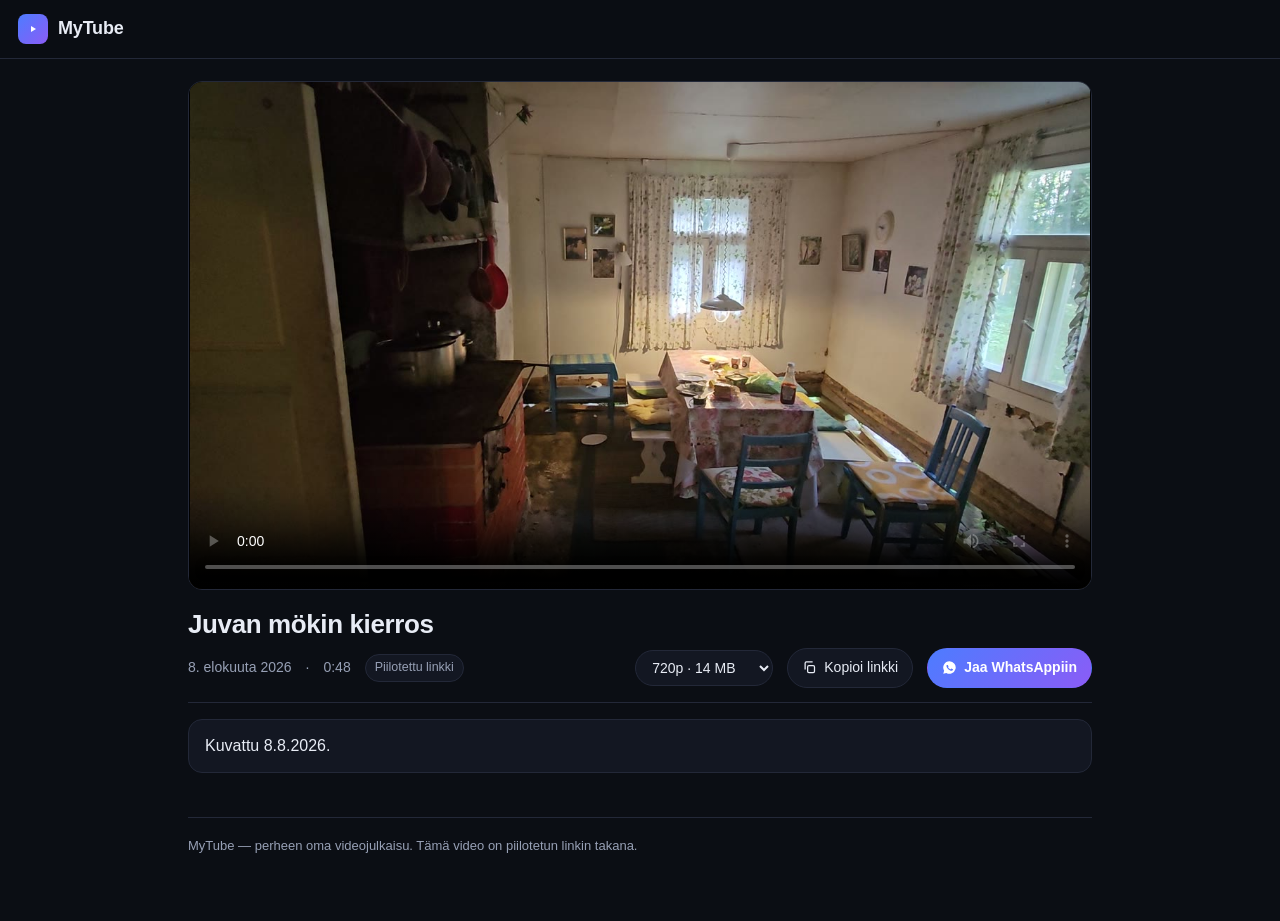
==== v/7qqkqn/index.html @ 0c17c583 "Julkaise video 7qqkqn: Juvan mökin kierros" ====
<!doctype html>
<html lang="fi">
<head>
<meta charset="utf-8">
<meta name="viewport" content="width=device-width, initial-scale=1, viewport-fit=cover">
<title>Juvan mökin kierros — MyTube</title>
<meta name="description" content="Kuvattu 8.8.2026.">
<meta name="robots" content="noindex, nofollow">
<link rel="canonical" href="https://longshoreforrest.github.io/mytube/v/7qqkqn/">
<meta name="theme-color" content="#0b0e14">
<meta property="og:type" content="video.other">
<meta property="og:site_name" content="MyTube">
<meta property="og:title" content="Juvan mökin kierros">
<meta property="og:description" content="Kuvattu 8.8.2026.">
<meta property="og:url" content="https://longshoreforrest.github.io/mytube/v/7qqkqn/">
<meta property="og:image" content="https://longshoreforrest.github.io/mytube/t/7qqkqn.jpg">
<meta property="og:image:width" content="1280">
<meta property="og:image:height" content="720">
<meta property="og:video" content="https://github.com/longshoreforrest/mytube/releases/download/videot/7qqkqn-1080p.mp4">
<meta property="og:video:secure_url" content="https://github.com/longshoreforrest/mytube/releases/download/videot/7qqkqn-1080p.mp4">
<meta property="og:video:type" content="video/mp4">
<meta property="og:video:width" content="1920">
<meta property="og:video:height" content="1080">
<meta property="og:video:duration" content="48">
<link rel="stylesheet" href="https://longshoreforrest.github.io/mytube/style.css">
</head>
<body>
<header class="top">
  <a class="name" href="https://longshoreforrest.github.io/mytube/" style="display:flex;align-items:center;gap:10px"><span class="mark"><svg viewBox="0 0 24 24" fill="none" aria-hidden="true">
<path d="M9 7.5v9l7.5-4.5L9 7.5Z" fill="#fff"/></svg></span>MyTube</a>
</header>
<meta name="twitter:card" content="player">
<div class="wrap watch">
  <div class="player">
    <video id="v" controls playsinline preload="metadata"
           poster="https://longshoreforrest.github.io/mytube/t/7qqkqn.jpg" controlsList="nodownload"></video>
  </div>
  <h1>Juvan mökin kierros</h1>
  <div class="meta">
    <span>8. elokuuta 2026</span>
    <span>·</span>
    <span>0:48</span>
    <span class="badge" title="Ei etusivulla eikä hakukoneissa — vain linkin tietävät">Piilotettu linkki</span>
    <span class="spacer"></span>
    <select class="qual" id="qual" aria-label="Laatu"><option value="1080p">1080p · 35 MB</option><option value="720p">720p · 14 MB</option></select>
    <button class="btn" id="copy" type="button"><svg viewBox="0 0 24 24" fill="none" stroke="currentColor" stroke-width="2"><rect x="9" y="9" width="11" height="11" rx="2"/><path d="M5 15V5a2 2 0 0 1 2-2h10"/></svg>Kopioi linkki</button>
    <button class="btn primary" id="wa" type="button"><svg viewBox="0 0 24 24" fill="currentColor"><path d="M12 2a10 10 0 0 0-8.6 15.1L2 22l5-1.3A10 10 0 1 0 12 2Zm5.3 14.1c-.2.6-1.3 1.2-1.8 1.2-.5.1-1 .1-1.7-.1a12 12 0 0 1-5.8-5c-.4-.7-.9-1.6-.9-2.5s.5-1.4.7-1.6c.2-.2.4-.3.6-.3h.5c.2 0 .4 0 .6.4l.8 1.9c.1.2 0 .4-.1.5l-.4.5c-.1.2-.3.3-.1.6a9 9 0 0 0 3.7 3.2c.3.1.4.1.6-.1l.8-1c.2-.2.3-.2.6-.1l1.8.9c.3.1.4.2.5.3 0 .1 0 .6-.2 1.2Z"/></svg>Jaa WhatsAppiin</button>
  </div>
  <div class="desc">Kuvattu 8.8.2026.</div>
  <div class="toast" id="toast"></div>
<script>
window.__MYPA_SITE__ = "mytube";
window.__MYPA_ENDPOINT__ = "https://mypa.longshoreforrest.workers.dev/collect";
window.__MYPA_EXTRA__ = {"video":"7qqkqn","julkinen":false};
</script>
<script>/*!
 * MyPublicAnalytics beacon — selainpuolen snippet.
 *
 * Lähetys:
 *   - 'pageview' automaattisesti sivun latautuessa
 *   - Custom-eventit: window.mypa.send('section_view', { section: 'experience' })
 *
 * Sivukohtainen perus-extra (valinnainen, aseta ennen latausta):
 *   window.__MYPA_EXTRA__ = { assignment: '0018' };   // liitetään joka eventtiin
 *
 * HUOM: lähetettävä `path` on pathname + search — location.hash EI koskaan
 * kulje mukana. Salatut sivut (MyAssistant) pitävät purkuavaimen juuri
 * #-osassa, joten avain ei päädy analytiikkaan.
 *
 * Käyttää navigator.sendBeacon() (eloonjäänti sivu-vaihdoksen yli) ja
 * fetch keepalive:n fallbackia.
 *
 * Self-tagging (oman vierailusi erottelu):
 *   Käy kerran sivulla URL:lla ?_mypa_self=1 → localStorageen tallentuu lippu,
 *   ja kaikki tulevat eventit lähetetään {self:true}. Pois: ?_mypa_self=0.
 */
(function () {
  if (typeof window === "undefined") return;
  if (window.mypa && window.mypa.__initialized) return;

  var SITE = window.__MYPA_SITE__ || "unknown";
  var ENDPOINT = window.__MYPA_ENDPOINT__ || "";
  var AUTO_EVENT = window.__MYPA_AUTO_EVENT__ || "pageview";

  if (!ENDPOINT) return;

  // Perus-extra, joka liitetään JOKAISEEN tämän sivun eventtiin. Julkaisija
  // asettaa tämän ennen beaconin latausta, esim. MyAssistantin salattu
  // raportti: window.__MYPA_EXTRA__ = { assignment: '0018', doc: 0 }.
  // Näin sivukohtainen identiteetti kulkee mukana ilman että polkuun tai
  // otsikkoon tarvitsee laittaa mitään sisällöstä kertovaa.
  var BASE_EXTRA = null;
  try {
    var be = window.__MYPA_EXTRA__;
    if (be && typeof be === "object") BASE_EXTRA = be;
  } catch (e) {}

  // Self-marker: URL-parametri tai localStorage-lippu.
  var SELF = false;
  try {
    var sp = new URLSearchParams(window.location.search);
    if (sp.get("_mypa_self") === "1") {
      try { localStorage.setItem("mypa_self", "1"); } catch (e) {}
    } else if (sp.get("_mypa_self") === "0") {
      try { localStorage.removeItem("mypa_self"); } catch (e) {}
    }
    try { SELF = localStorage.getItem("mypa_self") === "1"; } catch (e) {}
  } catch (e) {}

  function utm() {
    try {
      var p = new URLSearchParams(window.location.search);
      return {
        source: p.get("utm_source") || null,
        medium: p.get("utm_medium") || null,
        campaign: p.get("utm_campaign") || null,
      };
    } catch (e) {
      return { source: null, medium: null, campaign: null };
    }
  }

  // Käyttäjäidentiteetti (esim. Google Sign-In) jaetusta localStoragesta.
  // Kirjoitettu muotoon { email, name, sub, idToken, t }. Worker varmentaa
  // idTokenin RS256/JWKS:llä; user-kenttä on varauloskäynti (varmentamaton).
  var IDENTITY_KEY = window.__MYPA_IDENTITY_KEY__ || "unitas:identity";
  function identity() {
    try {
      var raw = localStorage.getItem(IDENTITY_KEY);
      if (!raw) return null;
      var o = JSON.parse(raw);
      if (!o || !o.email) return null;
      return o;
    } catch (e) {
      return null;
    }
  }

  // Korkean entropian UA Client Hints (tarkka laitemalli). Vain Chromium.
  // navigator.userAgentData.getHighEntropyValues on asynkroninen, joten
  // populoimme tämän kertaalleen ja liitämme sen kaikkiin lähetettäviin
  // eventteihin. resolveHighEntropy() kutsuu callbackin joka tapauksessa —
  // myös silloin kun rajapintaa ei ole tai se hylkää — jottei pageview jää
  // lähettämättä.
  var UACH = null;
  function resolveHighEntropy(cb) {
    try {
      var uad = navigator.userAgentData;
      if (uad && typeof uad.getHighEntropyValues === "function") {
        uad
          .getHighEntropyValues([
            "model",
            "platformVersion",
            "architecture",
            "bitness",
            "uaFullVersion",
          ])
          .then(function (he) {
            UACH = {
              model: he.model || null,
              platform_version: he.platformVersion || null,
              arch: he.architecture || null,
              bitness: he.bitness || null,
              full_version: he.uaFullVersion || null,
            };
          })
          .catch(function () {})
          .then(function () { cb(); });
        return;
      }
    } catch (e) {}
    cb();
  }

  function clientContext() {
    var ctx = {};
    try {
      ctx.screen_w = window.screen && screen.width || null;
      ctx.screen_h = window.screen && screen.height || null;
      ctx.viewport_w = window.innerWidth || null;
      ctx.viewport_h = window.innerHeight || null;
      ctx.dpr = window.devicePixelRatio || null;
      ctx.language = (navigator.language || "").slice(0, 16);
      ctx.languages = Array.isArray(navigator.languages)
        ? navigator.languages.slice(0, 4).join(",")
        : null;
      ctx.color_scheme =
        (window.matchMedia && matchMedia("(prefers-color-scheme: dark)").matches)
          ? "dark" : "light";
      ctx.tz =
        (Intl && Intl.DateTimeFormat &&
         new Intl.DateTimeFormat().resolvedOptions().timeZone) || null;
      ctx.tz_offset = -new Date().getTimezoneOffset();
      var c = navigator.connection || navigator.mozConnection || navigator.webkitConnection;
      if (c) {
        ctx.net_type = c.effectiveType || null;
        ctx.net_downlink = c.downlink || null;
        ctx.net_rtt = c.rtt || null;
        ctx.net_save_data = !!c.saveData;
      }
      ctx.touch = ("ontouchstart" in window) || (navigator.maxTouchPoints > 0);
      ctx.hardware_concurrency = navigator.hardwareConcurrency || null;
      ctx.device_memory = navigator.deviceMemory || null;
    } catch (e) {}
    return ctx;
  }

  function send(event, extra) {
    try {
      // Liitä client-konteksti pageview-eventtiin (kerran per session).
      var ev = event || "pageview";
      var enriched = Object.assign({}, BASE_EXTRA || {}, extra || {});
      if (ev === "pageview" || ev === "login_pageview") {
        Object.assign(enriched, clientContext());
      }
      var id = identity();
      var body = JSON.stringify({
        site: SITE,
        path: window.location.pathname + window.location.search,
        event: ev,
        referrer: document.referrer || "",
        utm: utm(),
        extra: Object.keys(enriched).length ? enriched : null,
        ch: UACH || undefined,
        self: SELF || undefined,
        user: id ? { email: id.email, name: id.name, sub: id.sub } : undefined,
        idToken: id && id.idToken ? id.idToken : undefined,
      });
      if (
        navigator.sendBeacon &&
        navigator.sendBeacon(
          ENDPOINT,
          new Blob([body], { type: "text/plain;charset=UTF-8" }),
        )
      ) {
        return;
      }
      fetch(ENDPOINT, {
        method: "POST",
        headers: { "content-type": "text/plain;charset=UTF-8" },
        body: body,
        keepalive: true,
        mode: "cors",
        credentials: "omit",
      }).catch(function () {});
    } catch (e) {}
  }

  function autoSend() {
    // Odota korkean entropian client hintit ennen ensimmäistä lähetystä, jotta
    // laitemalli ehtii mukaan. UACH jää talteen myös custom-eventtejä varten.
    resolveHighEntropy(function () { send(AUTO_EVENT); });
  }

  if (document.readyState === "complete" || document.readyState === "interactive") {
    autoSend();
  } else {
    document.addEventListener("DOMContentLoaded", autoSend);
  }

  window.mypa = { send: send, __initialized: true, __self: SELF };
})();
</script>
<script>window.__MYTUBE__ = {"id":"7qqkqn","otsikko":"Juvan mökin kierros","kesto_s":47.72,"renditiot":[{"nimi":"1080p","leveys":1920,"url":"https://github.com/longshoreforrest/mytube/releases/download/videot/7qqkqn-1080p.mp4"},{"nimi":"720p","leveys":1280,"url":"https://github.com/longshoreforrest/mytube/releases/download/videot/7qqkqn-720p.mp4"}]};</script>
<script src="https://longshoreforrest.github.io/mytube/player.js" defer></script>

<div class="foot">MyTube — perheen oma videojulkaisu. Tämä video on piilotetun linkin takana.</div>
</div>
</body>
</html>
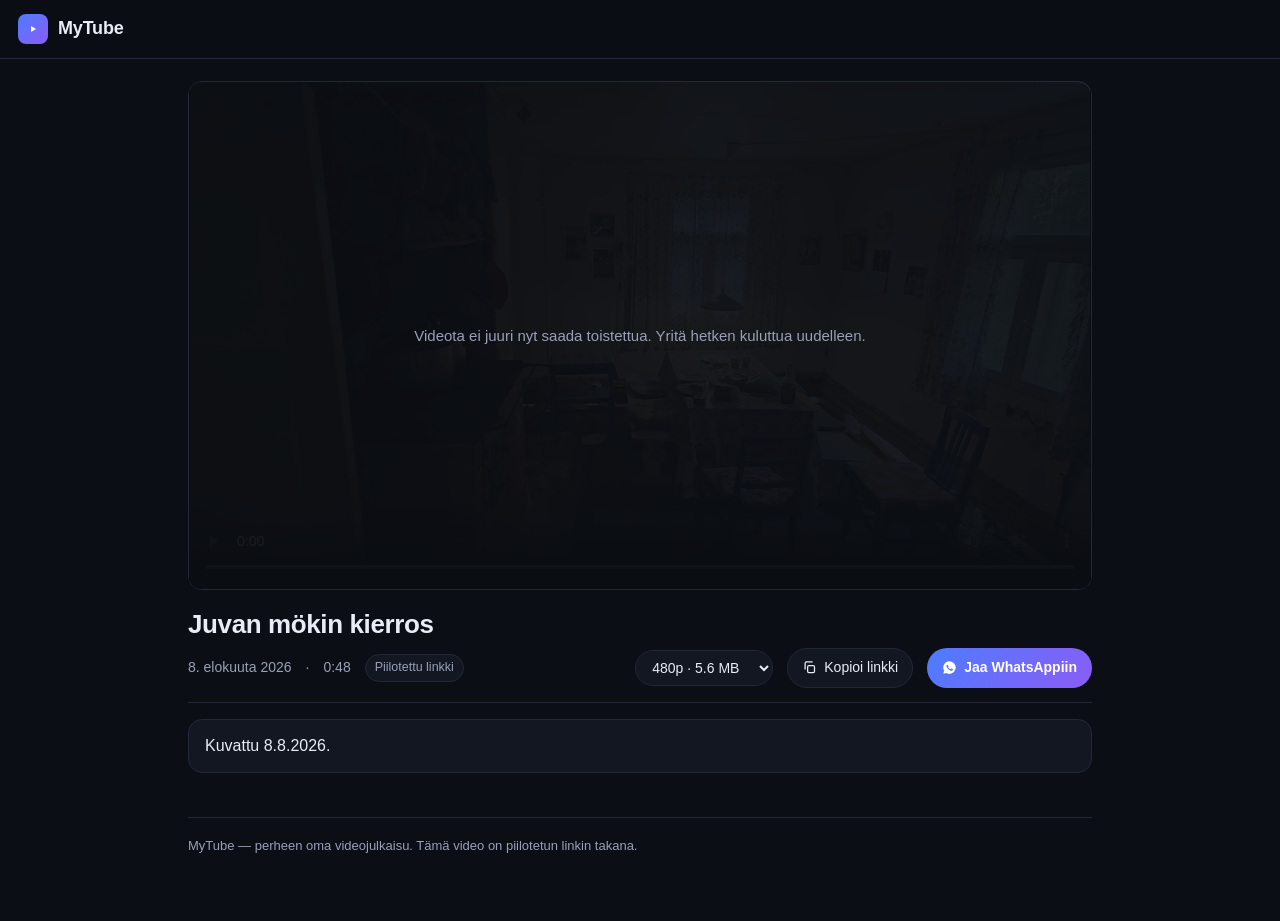
==== commit 95fd1278: "Rakenna sivusto uudelleen" ====
--- a/v/7qqkqn/index.html
+++ b/v/7qqkqn/index.html
@@ -22,6 +22,10 @@
 <meta property="og:video:width" content="1920">
 <meta property="og:video:height" content="1080">
 <meta property="og:video:duration" content="48">
+<meta name="twitter:card" content="player">
+<meta name="twitter:title" content="Juvan mökin kierros">
+<meta name="twitter:description" content="Kuvattu 8.8.2026.">
+<meta name="twitter:image" content="https://longshoreforrest.github.io/mytube/t/7qqkqn.jpg">
 <link rel="stylesheet" href="https://longshoreforrest.github.io/mytube/style.css">
 </head>
 <body>
@@ -29,7 +33,6 @@
   <a class="name" href="https://longshoreforrest.github.io/mytube/" style="display:flex;align-items:center;gap:10px"><span class="mark"><svg viewBox="0 0 24 24" fill="none" aria-hidden="true">
 <path d="M9 7.5v9l7.5-4.5L9 7.5Z" fill="#fff"/></svg></span>MyTube</a>
 </header>
-<meta name="twitter:card" content="player">
 <div class="wrap watch">
   <div class="player">
     <video id="v" controls playsinline preload="metadata"
@@ -42,7 +45,7 @@
     <span>0:48</span>
     <span class="badge" title="Ei etusivulla eikä hakukoneissa — vain linkin tietävät">Piilotettu linkki</span>
     <span class="spacer"></span>
-    <select class="qual" id="qual" aria-label="Laatu"><option value="1080p">1080p · 35 MB</option><option value="720p">720p · 14 MB</option></select>
+    <select class="qual" id="qual" aria-label="Laatu"><option value="1080p">1080p · 35 MB</option><option value="720p">720p · 14 MB</option><option value="480p">480p · 5.6 MB</option></select>
     <button class="btn" id="copy" type="button"><svg viewBox="0 0 24 24" fill="none" stroke="currentColor" stroke-width="2"><rect x="9" y="9" width="11" height="11" rx="2"/><path d="M5 15V5a2 2 0 0 1 2-2h10"/></svg>Kopioi linkki</button>
     <button class="btn primary" id="wa" type="button"><svg viewBox="0 0 24 24" fill="currentColor"><path d="M12 2a10 10 0 0 0-8.6 15.1L2 22l5-1.3A10 10 0 1 0 12 2Zm5.3 14.1c-.2.6-1.3 1.2-1.8 1.2-.5.1-1 .1-1.7-.1a12 12 0 0 1-5.8-5c-.4-.7-.9-1.6-.9-2.5s.5-1.4.7-1.6c.2-.2.4-.3.6-.3h.5c.2 0 .4 0 .6.4l.8 1.9c.1.2 0 .4-.1.5l-.4.5c-.1.2-.3.3-.1.6a9 9 0 0 0 3.7 3.2c.3.1.4.1.6-.1l.8-1c.2-.2.3-.2.6-.1l1.8.9c.3.1.4.2.5.3 0 .1 0 .6-.2 1.2Z"/></svg>Jaa WhatsAppiin</button>
   </div>
@@ -261,7 +264,7 @@
   window.mypa = { send: send, __initialized: true, __self: SELF };
 })();
 </script>
-<script>window.__MYTUBE__ = {"id":"7qqkqn","otsikko":"Juvan mökin kierros","kesto_s":47.72,"renditiot":[{"nimi":"1080p","leveys":1920,"url":"https://github.com/longshoreforrest/mytube/releases/download/videot/7qqkqn-1080p.mp4"},{"nimi":"720p","leveys":1280,"url":"https://github.com/longshoreforrest/mytube/releases/download/videot/7qqkqn-720p.mp4"}]};</script>
+<script>window.__MYTUBE__ = {"id":"7qqkqn","otsikko":"Juvan mökin kierros","kesto_s":47.72,"renditiot":[{"nimi":"1080p","leveys":1920,"url":"https://github.com/longshoreforrest/mytube/releases/download/videot/7qqkqn-1080p.mp4"},{"nimi":"720p","leveys":1280,"url":"https://github.com/longshoreforrest/mytube/releases/download/videot/7qqkqn-720p.mp4"},{"nimi":"480p","leveys":854,"url":"https://github.com/longshoreforrest/mytube/releases/download/videot/7qqkqn-480p.mp4"}]};</script>
 <script src="https://longshoreforrest.github.io/mytube/player.js" defer></script>
 
 <div class="foot">MyTube — perheen oma videojulkaisu. Tämä video on piilotetun linkin takana.</div>
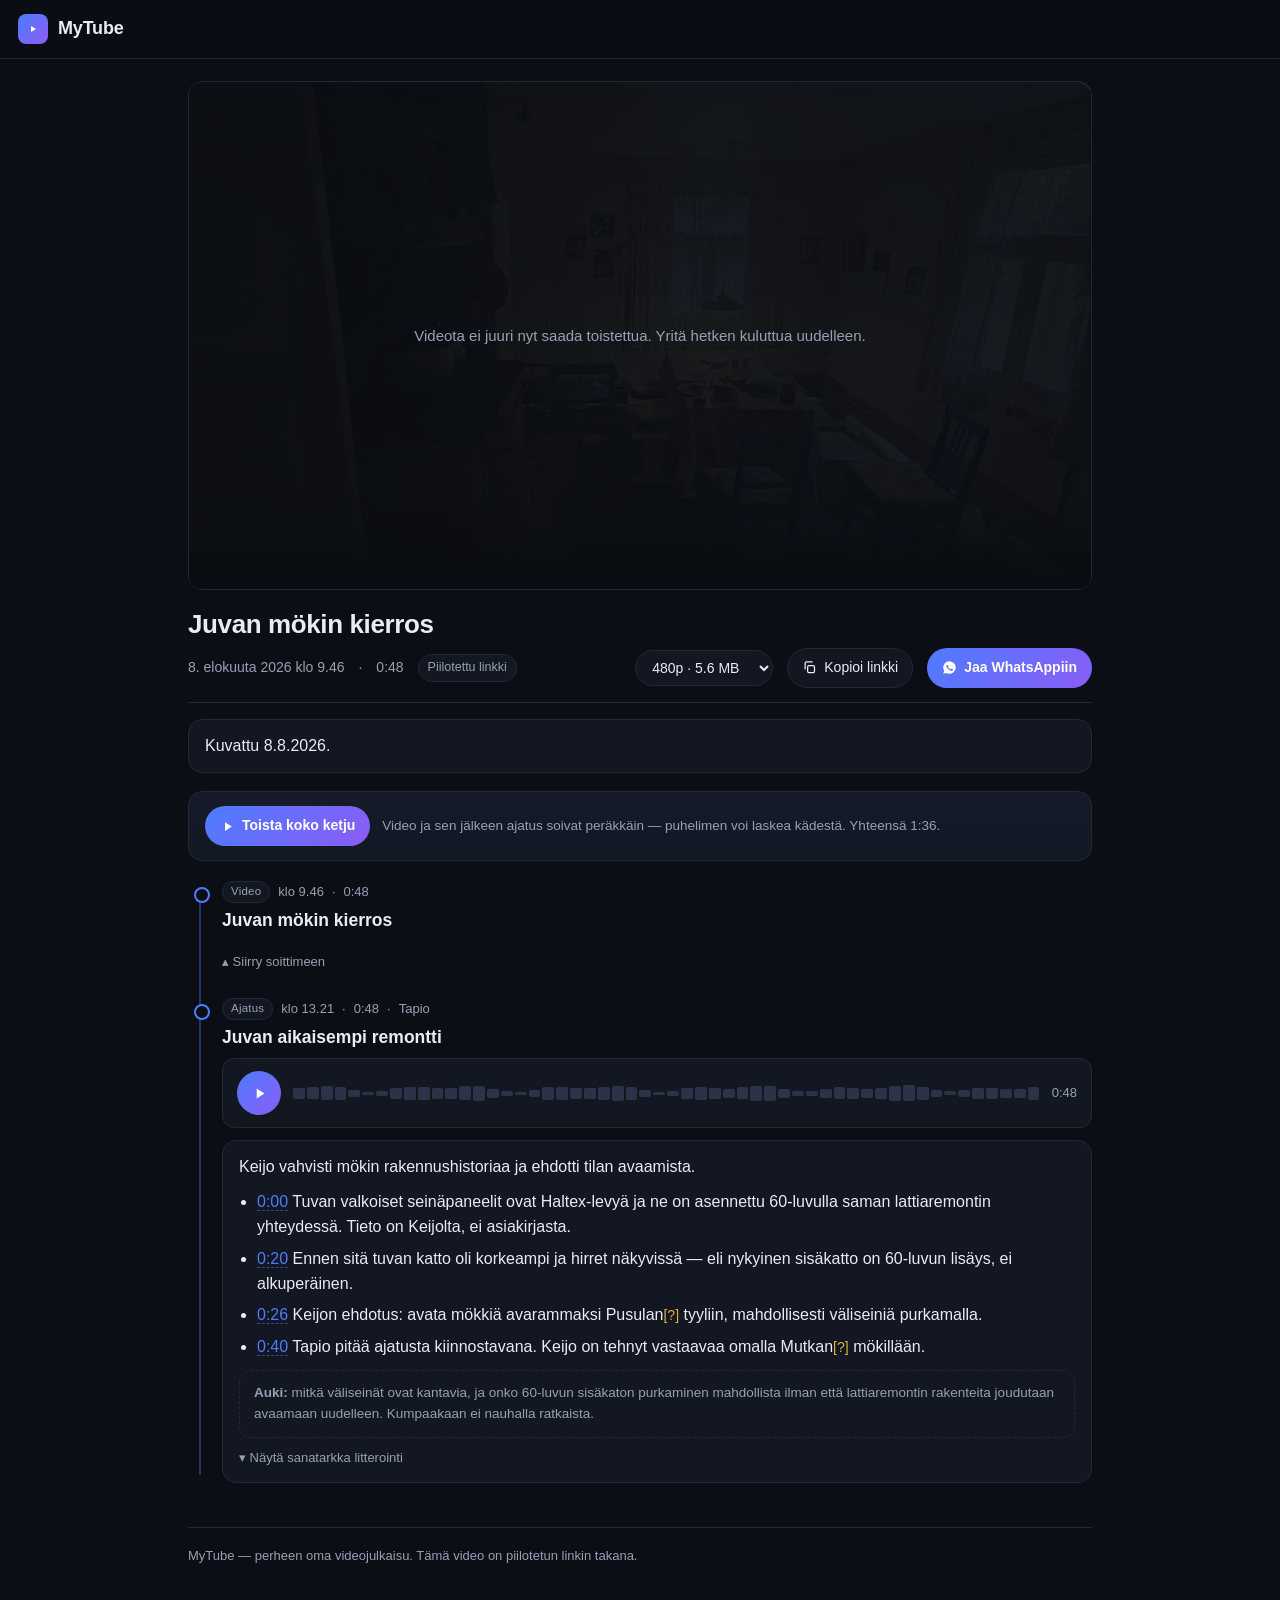
==== commit de532046: "Rakenna sivusto uudelleen" ====
--- a/v/7qqkqn/index.html
+++ b/v/7qqkqn/index.html
@@ -40,7 +40,7 @@
   </div>
   <h1>Juvan mökin kierros</h1>
   <div class="meta">
-    <span>8. elokuuta 2026</span>
+    <span title="Kuvausaika">8. elokuuta 2026 klo 9.46</span>
     <span>·</span>
     <span>0:48</span>
     <span class="badge" title="Ei etusivulla eikä hakukoneissa — vain linkin tietävät">Piilotettu linkki</span>
@@ -50,6 +50,51 @@
     <button class="btn primary" id="wa" type="button"><svg viewBox="0 0 24 24" fill="currentColor"><path d="M12 2a10 10 0 0 0-8.6 15.1L2 22l5-1.3A10 10 0 1 0 12 2Zm5.3 14.1c-.2.6-1.3 1.2-1.8 1.2-.5.1-1 .1-1.7-.1a12 12 0 0 1-5.8-5c-.4-.7-.9-1.6-.9-2.5s.5-1.4.7-1.6c.2-.2.4-.3.6-.3h.5c.2 0 .4 0 .6.4l.8 1.9c.1.2 0 .4-.1.5l-.4.5c-.1.2-.3.3-.1.6a9 9 0 0 0 3.7 3.2c.3.1.4.1.6-.1l.8-1c.2-.2.3-.2.6-.1l1.8.9c.3.1.4.2.5.3 0 .1 0 .6-.2 1.2Z"/></svg>Jaa WhatsAppiin</button>
   </div>
   <div class="desc">Kuvattu 8.8.2026.</div>
+
+  <div class="chainbar">
+    <button class="btn primary" id="chain" type="button">
+      <svg viewBox="0 0 24 24" fill="currentColor"><path d="M8 5v14l11-7L8 5Z"/></svg>
+      <span id="chainTxt">Toista koko ketju</span>
+    </button>
+    <span class="hint">Video ja sen jälkeen ajatus soivat peräkkäin — puhelimen voi laskea kädestä. Yhteensä 1:36.</span>
+  </div>
+  <div class="chain">
+    <div class="item" id="aj-video">
+      <div class="when"><span class="kind">Video</span>
+        <span>klo 9.46</span><span>·</span><span>0:48</span>
+      </div>
+      <h2>Juvan mökin kierros</h2>
+      <button class="open" type="button" id="toVideo">▴ Siirry soittimeen</button>
+    </div>
+    
+    <div class="item" id="aj-a1">
+      <div class="when"><span class="kind">Ajatus</span>
+        <span>klo 13.21</span><span>·</span><span>0:48</span>
+        <span>·</span><span>Tapio</span>
+      </div>
+      <h2>Juvan aikaisempi remontti</h2>
+      <div class="voice" data-aj="a1">
+        <button class="play" type="button" aria-label="Toista ääniviesti">
+          <svg viewBox="0 0 24 24" fill="currentColor"><path d="M8 5v14l11-7L8 5Z"/></svg>
+        </button>
+        <div class="bars"></div>
+        <span class="tm">0:48</span>
+      </div>
+      <audio preload="none" src="https://github.com/longshoreforrest/mytube/releases/download/videot/7qqkqn-a1.m4a"></audio>
+      <div class="card">
+        <p class="joht">Keijo vahvisti mökin rakennushistoriaa ja ehdotti tilan avaamista.</p>
+        <ul><li><span class="ts" data-t="0">0:00</span> Tuvan valkoiset seinäpaneelit ovat Haltex-levyä ja ne on asennettu 60-luvulla saman lattiaremontin yhteydessä. Tieto on Keijolta, ei asiakirjasta.</li><li><span class="ts" data-t="20">0:20</span> Ennen sitä tuvan katto oli korkeampi ja hirret näkyvissä — eli nykyinen sisäkatto on 60-luvun lisäys, ei alkuperäinen.</li><li><span class="ts" data-t="26">0:26</span> Keijon ehdotus: avata mökkiä avarammaksi Pusulan<span class="q" title="Kone ei kuullut tätä varmasti">[?]</span> tyyliin, mahdollisesti väliseiniä purkamalla.</li><li><span class="ts" data-t="40">0:40</span> Tapio pitää ajatusta kiinnostavana. Keijo on tehnyt vastaavaa omalla Mutkan<span class="q" title="Kone ei kuullut tätä varmasti">[?]</span> mökillään.</li></ul>
+        <div class="note"><b>Auki:</b> mitkä väliseinät ovat kantavia, ja onko 60-luvun sisäkaton purkaminen mahdollista ilman että lattiaremontin rakenteita joudutaan avaamaan uudelleen. Kumpaakaan ei nauhalla ratkaista.</div>
+        <button class="open" type="button">▾ Näytä sanatarkka litterointi</button>
+        <div class="lines">
+          <div class="line" data-t="0"><span class="t">0:00</span><span>Juttelin täällä Juvalla Keijon kanssa ja hän vahvisti, että mökin valkoiset seinäpaneelit, jotka on Haltexia, ne on asennettu joskus 60-luvulla, kun tehtiin lattiaremontti.</span></div>
+          <div class="line" data-t="20.8"><span class="t">0:21</span><span>Sitä ennen Keijo sanoi, että myös tuvan katto oli korkeampi ja hirret näkyvissä.</span></div>
+          <div class="line" data-t="26.6"><span class="t">0:27</span><span>Keijo ehdotti, että avaisimme mökkiä avarammaksi Pusulan tyyliin<span class="q" title="Kone ei kuullut tätä varmasti">[?]</span>.</span></div>
+          <div class="line" data-t="37.1"><span class="t">0:37</span><span>Eli mahdollisesti purkaisi väliseiniä ja muuta.</span></div>
+          <div class="line" data-t="40"><span class="t">0:40</span><span>Mielestäni se on ihan mielenkiintoinen ajatus. Keijo on itse tehnyt vähän vastaavia siellä Mutkan<span class="q" title="Kone ei kuullut tätä varmasti">[?]</span> mökillä.</span></div></div>
+      </div>
+    </div>
+  </div>
   <div class="toast" id="toast"></div>
 <script>
 window.__MYPA_SITE__ = "mytube";
@@ -264,7 +309,7 @@
   window.mypa = { send: send, __initialized: true, __self: SELF };
 })();
 </script>
-<script>window.__MYTUBE__ = {"id":"7qqkqn","otsikko":"Juvan mökin kierros","kesto_s":47.72,"renditiot":[{"nimi":"1080p","leveys":1920,"url":"https://github.com/longshoreforrest/mytube/releases/download/videot/7qqkqn-1080p.mp4"},{"nimi":"720p","leveys":1280,"url":"https://github.com/longshoreforrest/mytube/releases/download/videot/7qqkqn-720p.mp4"},{"nimi":"480p","leveys":854,"url":"https://github.com/longshoreforrest/mytube/releases/download/videot/7qqkqn-480p.mp4"}]};</script>
+<script>window.__MYTUBE__ = {"id":"7qqkqn","otsikko":"Juvan mökin kierros","kesto_s":47.72,"renditiot":[{"nimi":"1080p","leveys":1920,"url":"https://github.com/longshoreforrest/mytube/releases/download/videot/7qqkqn-1080p.mp4"},{"nimi":"720p","leveys":1280,"url":"https://github.com/longshoreforrest/mytube/releases/download/videot/7qqkqn-720p.mp4"},{"nimi":"480p","leveys":854,"url":"https://github.com/longshoreforrest/mytube/releases/download/videot/7qqkqn-480p.mp4"}],"ajatukset":[{"id":"a1","kesto_s":48.09}]};</script>
 <script src="https://longshoreforrest.github.io/mytube/player.js" defer></script>
 
 <div class="foot">MyTube — perheen oma videojulkaisu. Tämä video on piilotetun linkin takana.</div>
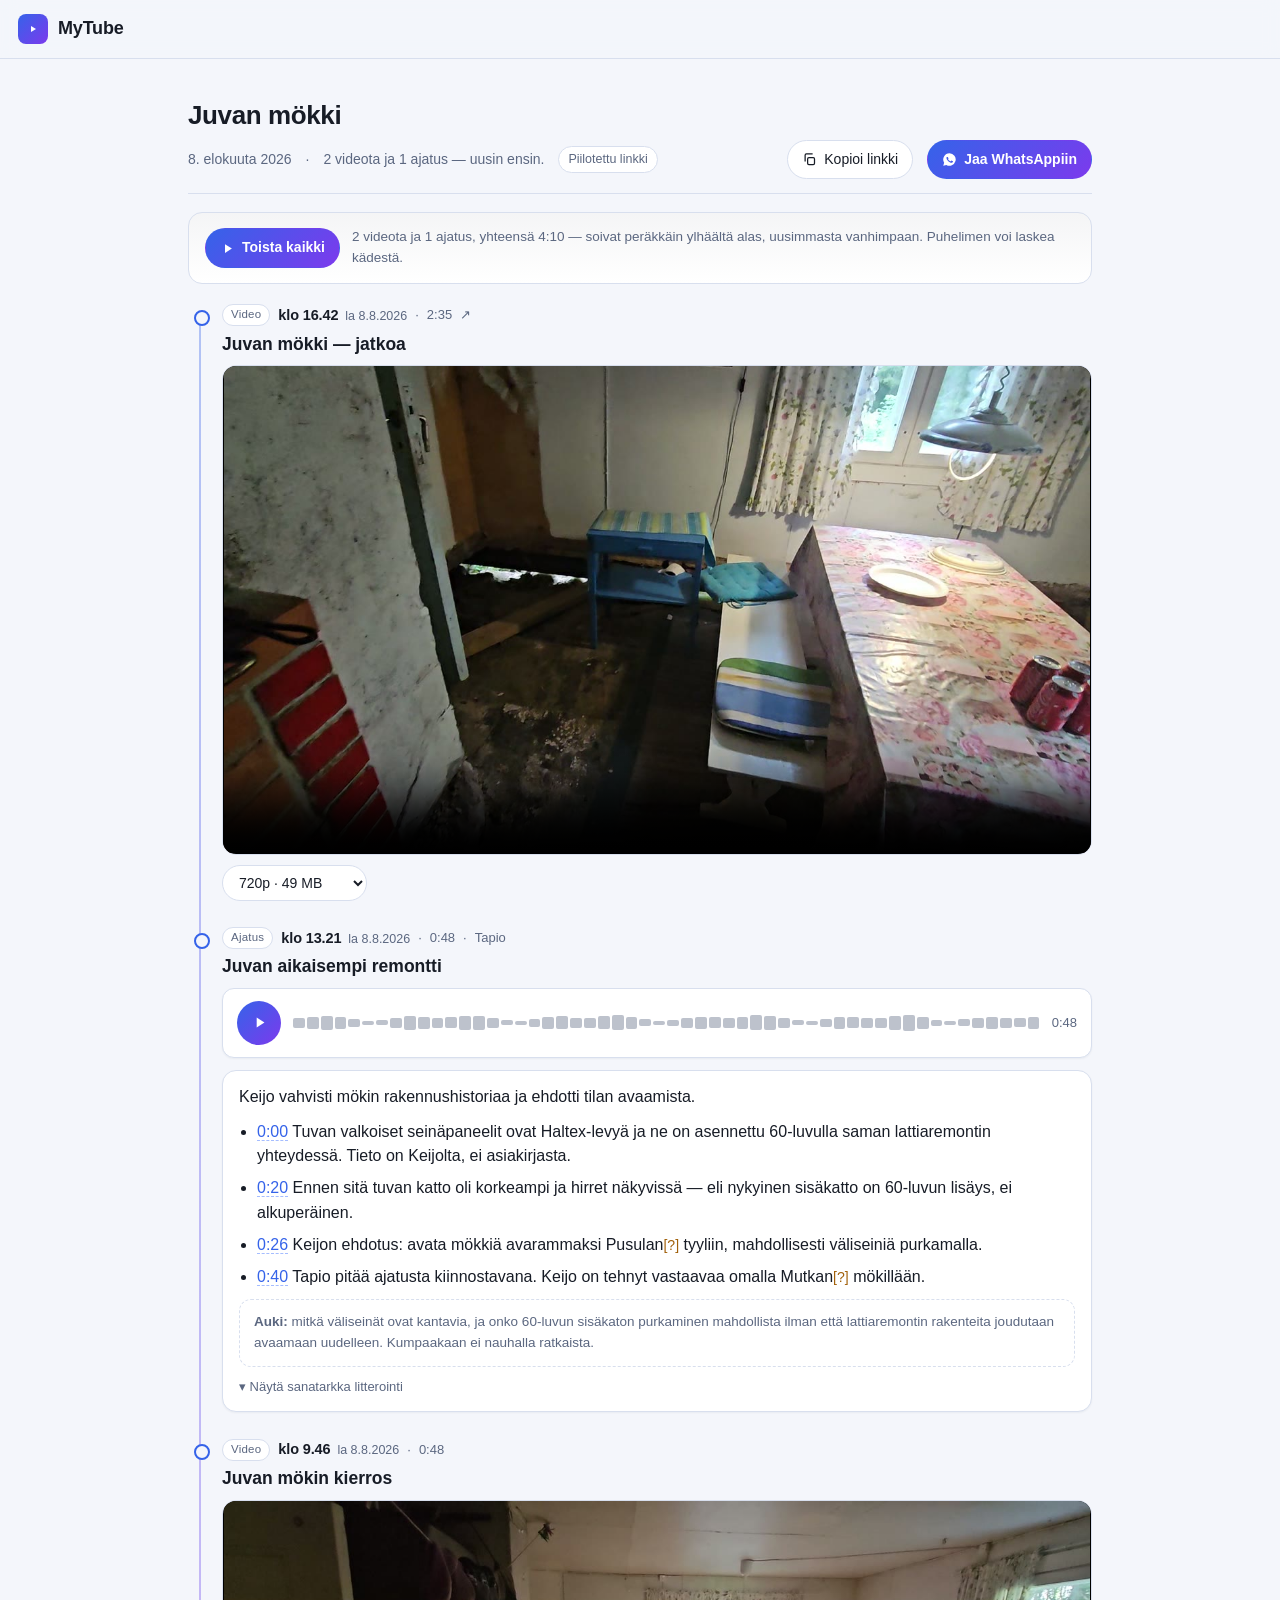
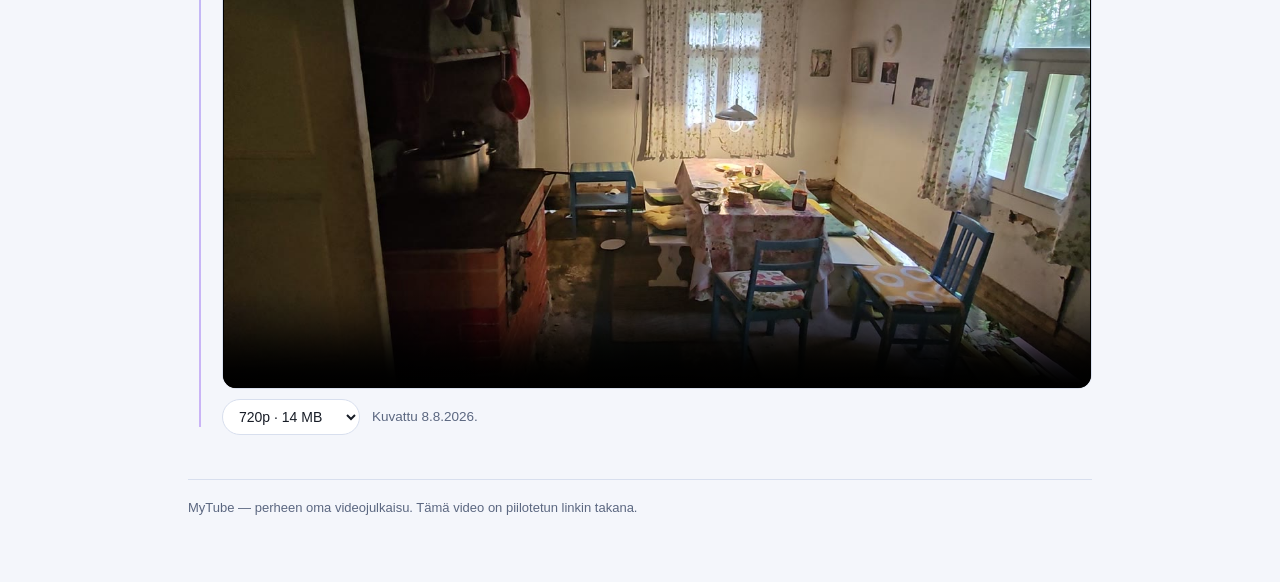
==== commit 5120b04d: "Rakenna sivusto uudelleen" ====
--- a/v/7qqkqn/index.html
+++ b/v/7qqkqn/index.html
@@ -3,29 +3,29 @@
 <head>
 <meta charset="utf-8">
 <meta name="viewport" content="width=device-width, initial-scale=1, viewport-fit=cover">
-<title>Juvan mökin kierros — MyTube</title>
-<meta name="description" content="Kuvattu 8.8.2026.">
+<title>Juvan mökki — MyTube</title>
+<meta name="description" content="2 videota ja 1 ajatus — uusin ensin.">
 <meta name="robots" content="noindex, nofollow">
 <link rel="canonical" href="https://longshoreforrest.github.io/mytube/v/7qqkqn/">
-<meta name="theme-color" content="#0b0e14">
+<meta name="theme-color" content="#f4f6fb">
 <meta property="og:type" content="video.other">
 <meta property="og:site_name" content="MyTube">
-<meta property="og:title" content="Juvan mökin kierros">
-<meta property="og:description" content="Kuvattu 8.8.2026.">
+<meta property="og:title" content="Juvan mökki">
+<meta property="og:description" content="2 videota ja 1 ajatus — uusin ensin.">
 <meta property="og:url" content="https://longshoreforrest.github.io/mytube/v/7qqkqn/">
-<meta property="og:image" content="https://longshoreforrest.github.io/mytube/t/7qqkqn.jpg">
+<meta property="og:image" content="https://longshoreforrest.github.io/mytube/t/d6q47v.jpg">
 <meta property="og:image:width" content="1280">
 <meta property="og:image:height" content="720">
-<meta property="og:video" content="https://github.com/longshoreforrest/mytube/releases/download/videot/7qqkqn-1080p.mp4">
-<meta property="og:video:secure_url" content="https://github.com/longshoreforrest/mytube/releases/download/videot/7qqkqn-1080p.mp4">
+<meta property="og:video" content="https://mytube-media.longshoreforrest.workers.dev/d6q47v-1080p.mp4">
+<meta property="og:video:secure_url" content="https://mytube-media.longshoreforrest.workers.dev/d6q47v-1080p.mp4">
 <meta property="og:video:type" content="video/mp4">
 <meta property="og:video:width" content="1920">
 <meta property="og:video:height" content="1080">
-<meta property="og:video:duration" content="48">
+<meta property="og:video:duration" content="155">
 <meta name="twitter:card" content="player">
-<meta name="twitter:title" content="Juvan mökin kierros">
-<meta name="twitter:description" content="Kuvattu 8.8.2026.">
-<meta name="twitter:image" content="https://longshoreforrest.github.io/mytube/t/7qqkqn.jpg">
+<meta name="twitter:title" content="Juvan mökki">
+<meta name="twitter:description" content="2 videota ja 1 ajatus — uusin ensin.">
+<meta name="twitter:image" content="https://longshoreforrest.github.io/mytube/t/d6q47v.jpg">
 <link rel="stylesheet" href="https://longshoreforrest.github.io/mytube/style.css">
 </head>
 <body>
@@ -34,53 +34,50 @@
 <path d="M9 7.5v9l7.5-4.5L9 7.5Z" fill="#fff"/></svg></span>MyTube</a>
 </header>
 <div class="wrap watch">
-  <div class="player">
-    <video id="v" controls playsinline preload="metadata"
-           poster="https://longshoreforrest.github.io/mytube/t/7qqkqn.jpg" controlsList="nodownload"></video>
-  </div>
-  <h1>Juvan mökin kierros</h1>
+  <h1>Juvan mökki</h1>
   <div class="meta">
-    <span title="Kuvausaika">8. elokuuta 2026 klo 9.46</span>
+    <span>8. elokuuta 2026</span>
     <span>·</span>
-    <span>0:48</span>
+    <span>2 videota ja 1 ajatus — uusin ensin.</span>
     <span class="badge" title="Ei etusivulla eikä hakukoneissa — vain linkin tietävät">Piilotettu linkki</span>
     <span class="spacer"></span>
-    <select class="qual" id="qual" aria-label="Laatu"><option value="1080p">1080p · 35 MB</option><option value="720p">720p · 14 MB</option><option value="480p">480p · 5.6 MB</option></select>
     <button class="btn" id="copy" type="button"><svg viewBox="0 0 24 24" fill="none" stroke="currentColor" stroke-width="2"><rect x="9" y="9" width="11" height="11" rx="2"/><path d="M5 15V5a2 2 0 0 1 2-2h10"/></svg>Kopioi linkki</button>
     <button class="btn primary" id="wa" type="button"><svg viewBox="0 0 24 24" fill="currentColor"><path d="M12 2a10 10 0 0 0-8.6 15.1L2 22l5-1.3A10 10 0 1 0 12 2Zm5.3 14.1c-.2.6-1.3 1.2-1.8 1.2-.5.1-1 .1-1.7-.1a12 12 0 0 1-5.8-5c-.4-.7-.9-1.6-.9-2.5s.5-1.4.7-1.6c.2-.2.4-.3.6-.3h.5c.2 0 .4 0 .6.4l.8 1.9c.1.2 0 .4-.1.5l-.4.5c-.1.2-.3.3-.1.6a9 9 0 0 0 3.7 3.2c.3.1.4.1.6-.1l.8-1c.2-.2.3-.2.6-.1l1.8.9c.3.1.4.2.5.3 0 .1 0 .6-.2 1.2Z"/></svg>Jaa WhatsAppiin</button>
   </div>
-  <div class="desc">Kuvattu 8.8.2026.</div>
 
   <div class="chainbar">
     <button class="btn primary" id="chain" type="button">
       <svg viewBox="0 0 24 24" fill="currentColor"><path d="M8 5v14l11-7L8 5Z"/></svg>
-      <span id="chainTxt">Toista koko ketju</span>
+      <span id="chainTxt">Toista kaikki</span>
     </button>
-    <span class="hint">Video ja sen jälkeen ajatus soivat peräkkäin — puhelimen voi laskea kädestä. Yhteensä 1:36.</span>
+    <span class="hint">2 videota ja 1 ajatus, yhteensä 4:10 — soivat peräkkäin ylhäältä alas, uusimmasta vanhimpaan. Puhelimen voi laskea kädestä.</span>
   </div>
   <div class="chain">
-    <div class="item" id="aj-video">
-      <div class="when"><span class="kind">Video</span>
-        <span>klo 9.46</span><span>·</span><span>0:48</span>
-      </div>
-      <h2>Juvan mökin kierros</h2>
-      <button class="open" type="button" id="toVideo">▴ Siirry soittimeen</button>
+    <div class="item ent" id="e-d6q47v" data-tyyppi="video" data-id="d6q47v">
+      <div class="when"><span class="kind">Video</span><span class="stamp" title="Kuvattu 8.8.2026 klo 16.42"><b>klo 16.42</b><span class="pv">la 8.8.2026</span></span>
+        <span>·</span><span>2:35</span>
+        <a class="perma" href="https://longshoreforrest.github.io/mytube/v/d6q47v/" title="Suora linkki vain tähän videoon">↗</a>
+      </div>
+      <h2>Juvan mökki — jatkoa</h2>
+      <div class="player">
+        <video controls playsinline preload="none" poster="https://longshoreforrest.github.io/mytube/t/d6q47v.jpg" controlsList="nodownload"></video>
+      </div>
+      <div class="row"><select class="qual" aria-label="Laatu"><option value="1080p">1080p · 111 MB</option><option value="720p">720p · 49 MB</option><option value="480p">480p · 20 MB</option></select></div>
     </div>
-    
-    <div class="item" id="aj-a1">
-      <div class="when"><span class="kind">Ajatus</span>
-        <span>klo 13.21</span><span>·</span><span>0:48</span>
+    <div class="item ent" id="e-a1" data-tyyppi="ajatus" data-id="a1">
+      <div class="when"><span class="kind">Ajatus</span><span class="stamp" title="Kuvattu 8.8.2026 klo 13.21"><b>klo 13.21</b><span class="pv">la 8.8.2026</span></span>
+        <span>·</span><span>0:48</span>
         <span>·</span><span>Tapio</span>
       </div>
       <h2>Juvan aikaisempi remontti</h2>
-      <div class="voice" data-aj="a1">
+      <div class="voice">
         <button class="play" type="button" aria-label="Toista ääniviesti">
           <svg viewBox="0 0 24 24" fill="currentColor"><path d="M8 5v14l11-7L8 5Z"/></svg>
         </button>
         <div class="bars"></div>
         <span class="tm">0:48</span>
       </div>
-      <audio preload="none" src="https://github.com/longshoreforrest/mytube/releases/download/videot/7qqkqn-a1.m4a"></audio>
+      <audio preload="none" src="https://mytube-media.longshoreforrest.workers.dev/7qqkqn-a1.m4a"></audio>
       <div class="card">
         <p class="joht">Keijo vahvisti mökin rakennushistoriaa ja ehdotti tilan avaamista.</p>
         <ul><li><span class="ts" data-t="0">0:00</span> Tuvan valkoiset seinäpaneelit ovat Haltex-levyä ja ne on asennettu 60-luvulla saman lattiaremontin yhteydessä. Tieto on Keijolta, ei asiakirjasta.</li><li><span class="ts" data-t="20">0:20</span> Ennen sitä tuvan katto oli korkeampi ja hirret näkyvissä — eli nykyinen sisäkatto on 60-luvun lisäys, ei alkuperäinen.</li><li><span class="ts" data-t="26">0:26</span> Keijon ehdotus: avata mökkiä avarammaksi Pusulan<span class="q" title="Kone ei kuullut tätä varmasti">[?]</span> tyyliin, mahdollisesti väliseiniä purkamalla.</li><li><span class="ts" data-t="40">0:40</span> Tapio pitää ajatusta kiinnostavana. Keijo on tehnyt vastaavaa omalla Mutkan<span class="q" title="Kone ei kuullut tätä varmasti">[?]</span> mökillään.</li></ul>
@@ -93,6 +90,17 @@
           <div class="line" data-t="37.1"><span class="t">0:37</span><span>Eli mahdollisesti purkaisi väliseiniä ja muuta.</span></div>
           <div class="line" data-t="40"><span class="t">0:40</span><span>Mielestäni se on ihan mielenkiintoinen ajatus. Keijo on itse tehnyt vähän vastaavia siellä Mutkan<span class="q" title="Kone ei kuullut tätä varmasti">[?]</span> mökillä.</span></div></div>
       </div>
+    </div>
+    <div class="item ent" id="e-7qqkqn" data-tyyppi="video" data-id="7qqkqn">
+      <div class="when"><span class="kind">Video</span><span class="stamp" title="Kuvattu 8.8.2026 klo 9.46"><b>klo 9.46</b><span class="pv">la 8.8.2026</span></span>
+        <span>·</span><span>0:48</span>
+        
+      </div>
+      <h2>Juvan mökin kierros</h2>
+      <div class="player">
+        <video controls playsinline preload="none" poster="https://longshoreforrest.github.io/mytube/t/7qqkqn.jpg" controlsList="nodownload"></video>
+      </div>
+      <div class="row"><select class="qual" aria-label="Laatu"><option value="1080p">1080p · 35 MB</option><option value="720p">720p · 14 MB</option><option value="480p">480p · 5.6 MB</option></select><span class="kuv">Kuvattu 8.8.2026.</span></div>
     </div>
   </div>
   <div class="toast" id="toast"></div>
@@ -309,7 +317,7 @@
   window.mypa = { send: send, __initialized: true, __self: SELF };
 })();
 </script>
-<script>window.__MYTUBE__ = {"id":"7qqkqn","otsikko":"Juvan mökin kierros","kesto_s":47.72,"renditiot":[{"nimi":"1080p","leveys":1920,"url":"https://github.com/longshoreforrest/mytube/releases/download/videot/7qqkqn-1080p.mp4"},{"nimi":"720p","leveys":1280,"url":"https://github.com/longshoreforrest/mytube/releases/download/videot/7qqkqn-720p.mp4"},{"nimi":"480p","leveys":854,"url":"https://github.com/longshoreforrest/mytube/releases/download/videot/7qqkqn-480p.mp4"}],"ajatukset":[{"id":"a1","kesto_s":48.09}]};</script>
+<script>window.__MYTUBE__ = {"id":"7qqkqn","otsikko":"Juvan mökki","osat":[{"tyyppi":"video","id":"d6q47v","kesto_s":154.59,"renditiot":[{"nimi":"1080p","leveys":1920,"url":"https://mytube-media.longshoreforrest.workers.dev/d6q47v-1080p.mp4"},{"nimi":"720p","leveys":1280,"url":"https://mytube-media.longshoreforrest.workers.dev/d6q47v-720p.mp4"},{"nimi":"480p","leveys":854,"url":"https://mytube-media.longshoreforrest.workers.dev/d6q47v-480p.mp4"}]},{"tyyppi":"ajatus","id":"a1","kesto_s":48.09},{"tyyppi":"video","id":"7qqkqn","kesto_s":47.72,"renditiot":[{"nimi":"1080p","leveys":1920,"url":"https://mytube-media.longshoreforrest.workers.dev/7qqkqn-1080p.mp4"},{"nimi":"720p","leveys":1280,"url":"https://mytube-media.longshoreforrest.workers.dev/7qqkqn-720p.mp4"},{"nimi":"480p","leveys":854,"url":"https://mytube-media.longshoreforrest.workers.dev/7qqkqn-480p.mp4"}]}]};</script>
 <script src="https://longshoreforrest.github.io/mytube/player.js" defer></script>
 
 <div class="foot">MyTube — perheen oma videojulkaisu. Tämä video on piilotetun linkin takana.</div>
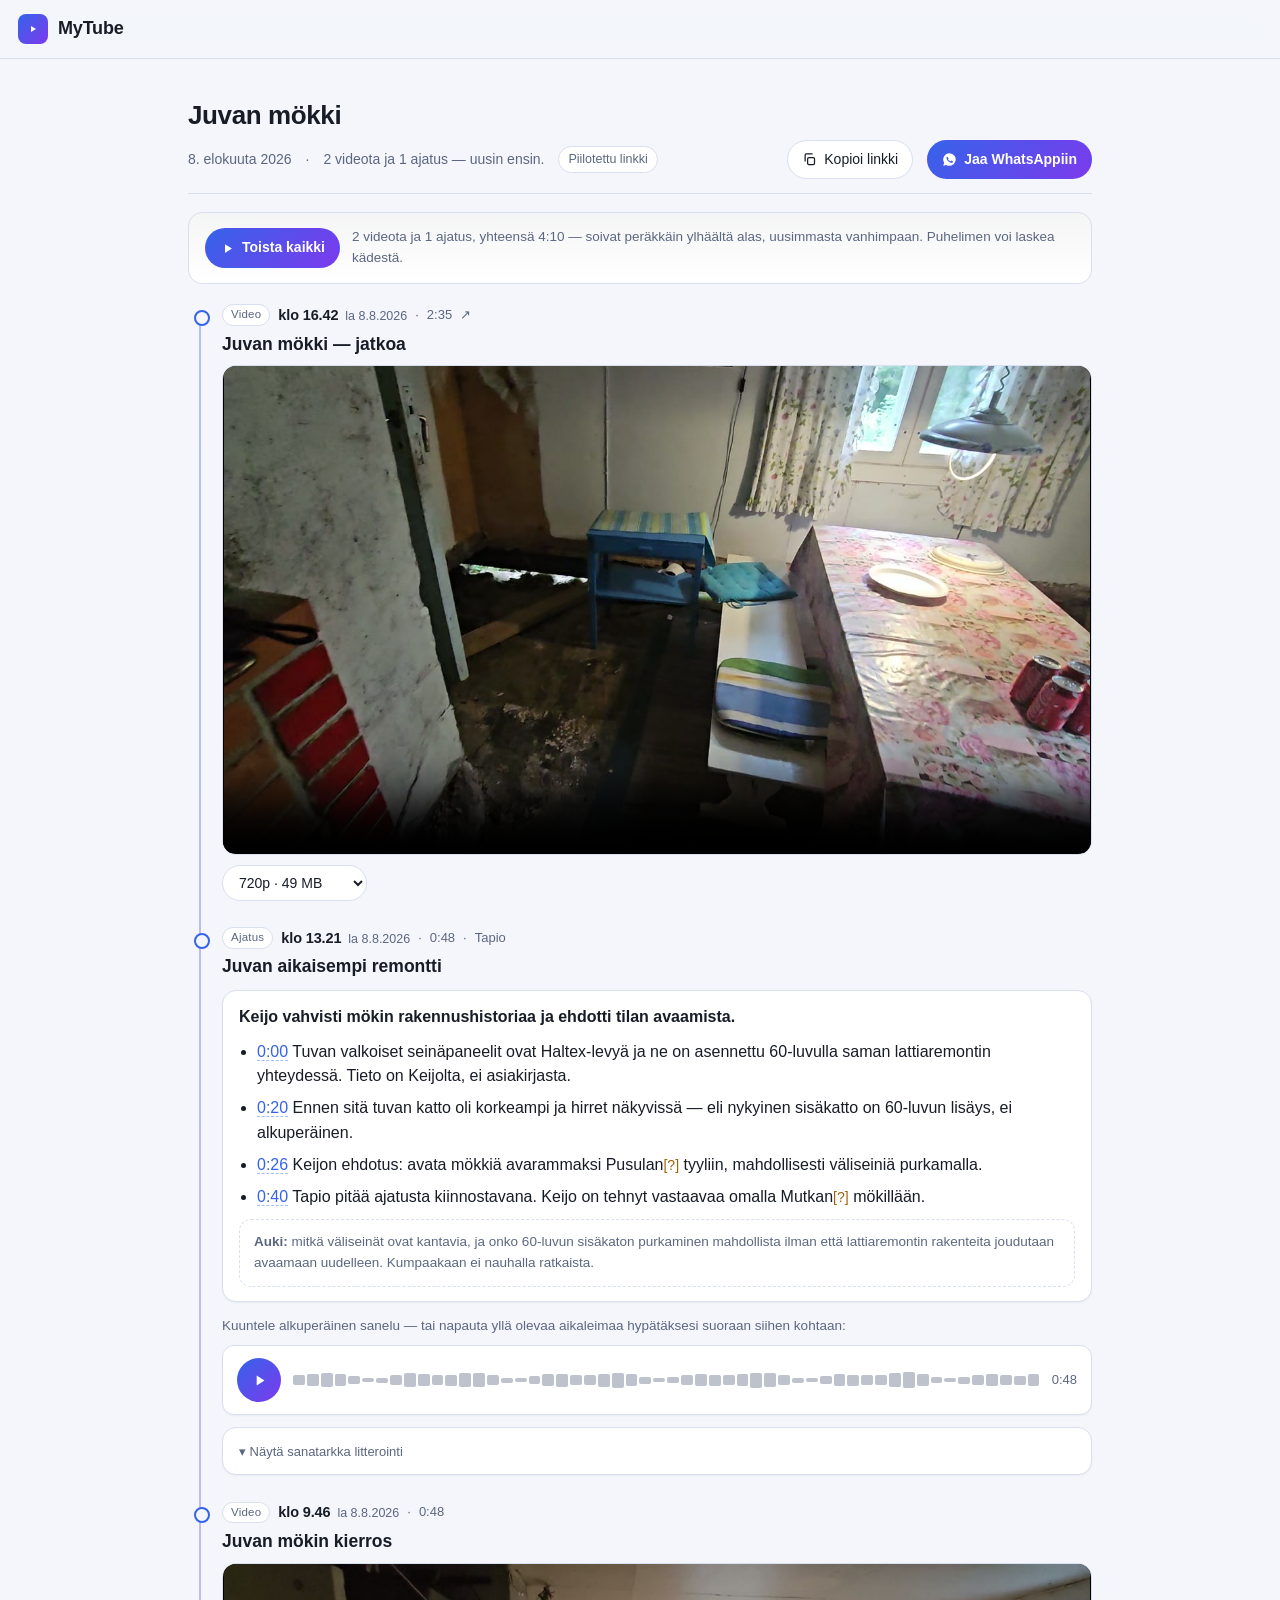
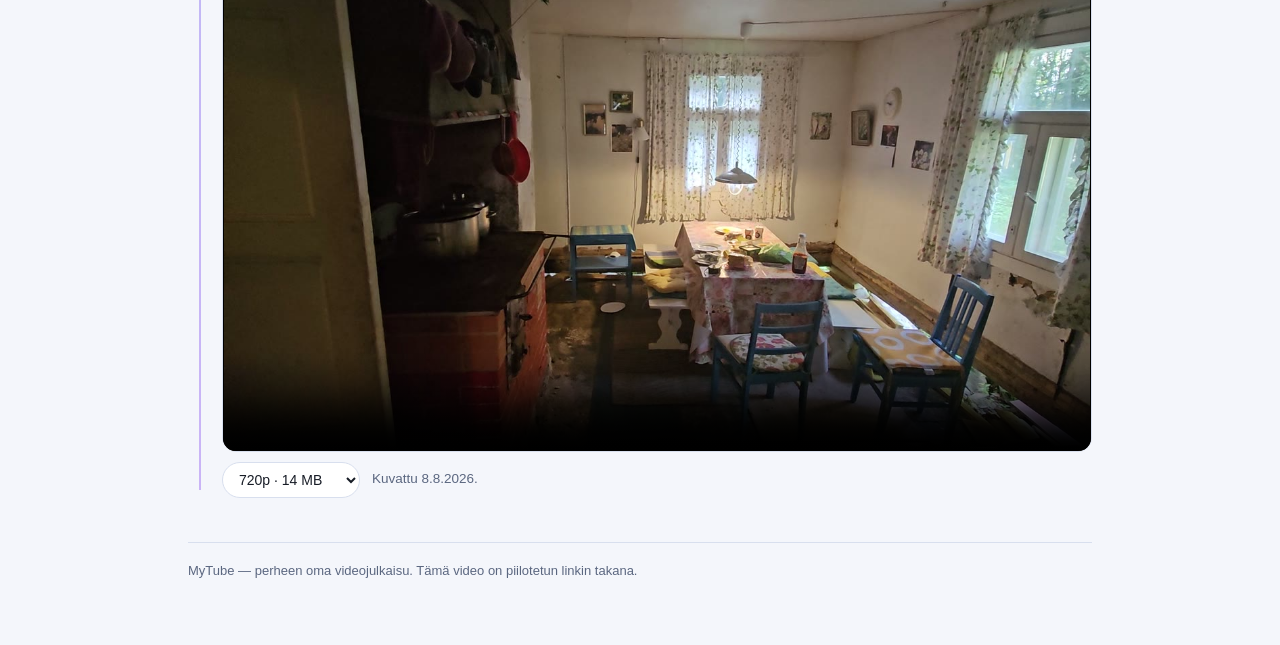
==== commit 26b74757: "Rakenna sivusto uudelleen" ====
--- a/v/7qqkqn/index.html
+++ b/v/7qqkqn/index.html
@@ -70,6 +70,13 @@
         <span>·</span><span>Tapio</span>
       </div>
       <h2>Juvan aikaisempi remontti</h2>
+      <div class="card">
+        <p class="joht">Keijo vahvisti mökin rakennushistoriaa ja ehdotti tilan avaamista.</p>
+        <ul><li><span class="ts" data-t="0">0:00</span> Tuvan valkoiset seinäpaneelit ovat Haltex-levyä ja ne on asennettu 60-luvulla saman lattiaremontin yhteydessä. Tieto on Keijolta, ei asiakirjasta.</li><li><span class="ts" data-t="20">0:20</span> Ennen sitä tuvan katto oli korkeampi ja hirret näkyvissä — eli nykyinen sisäkatto on 60-luvun lisäys, ei alkuperäinen.</li><li><span class="ts" data-t="26">0:26</span> Keijon ehdotus: avata mökkiä avarammaksi Pusulan<span class="q" title="Kone ei kuullut tätä varmasti">[?]</span> tyyliin, mahdollisesti väliseiniä purkamalla.</li><li><span class="ts" data-t="40">0:40</span> Tapio pitää ajatusta kiinnostavana. Keijo on tehnyt vastaavaa omalla Mutkan<span class="q" title="Kone ei kuullut tätä varmasti">[?]</span> mökillään.</li></ul>
+        <div class="note"><b>Auki:</b> mitkä väliseinät ovat kantavia, ja onko 60-luvun sisäkaton purkaminen mahdollista ilman että lattiaremontin rakenteita joudutaan avaamaan uudelleen. Kumpaakaan ei nauhalla ratkaista.</div>
+      </div>
+      <p class="kuuntele">Kuuntele alkuperäinen sanelu — tai napauta yllä olevaa
+        aikaleimaa hypätäksesi suoraan siihen kohtaan:</p>
       <div class="voice">
         <button class="play" type="button" aria-label="Toista ääniviesti">
           <svg viewBox="0 0 24 24" fill="currentColor"><path d="M8 5v14l11-7L8 5Z"/></svg>
@@ -78,10 +85,7 @@
         <span class="tm">0:48</span>
       </div>
       <audio preload="none" src="https://mytube-media.longshoreforrest.workers.dev/7qqkqn-a1.m4a"></audio>
-      <div class="card">
-        <p class="joht">Keijo vahvisti mökin rakennushistoriaa ja ehdotti tilan avaamista.</p>
-        <ul><li><span class="ts" data-t="0">0:00</span> Tuvan valkoiset seinäpaneelit ovat Haltex-levyä ja ne on asennettu 60-luvulla saman lattiaremontin yhteydessä. Tieto on Keijolta, ei asiakirjasta.</li><li><span class="ts" data-t="20">0:20</span> Ennen sitä tuvan katto oli korkeampi ja hirret näkyvissä — eli nykyinen sisäkatto on 60-luvun lisäys, ei alkuperäinen.</li><li><span class="ts" data-t="26">0:26</span> Keijon ehdotus: avata mökkiä avarammaksi Pusulan<span class="q" title="Kone ei kuullut tätä varmasti">[?]</span> tyyliin, mahdollisesti väliseiniä purkamalla.</li><li><span class="ts" data-t="40">0:40</span> Tapio pitää ajatusta kiinnostavana. Keijo on tehnyt vastaavaa omalla Mutkan<span class="q" title="Kone ei kuullut tätä varmasti">[?]</span> mökillään.</li></ul>
-        <div class="note"><b>Auki:</b> mitkä väliseinät ovat kantavia, ja onko 60-luvun sisäkaton purkaminen mahdollista ilman että lattiaremontin rakenteita joudutaan avaamaan uudelleen. Kumpaakaan ei nauhalla ratkaista.</div>
+      <div class="card lit">
         <button class="open" type="button">▾ Näytä sanatarkka litterointi</button>
         <div class="lines">
           <div class="line" data-t="0"><span class="t">0:00</span><span>Juttelin täällä Juvalla Keijon kanssa ja hän vahvisti, että mökin valkoiset seinäpaneelit, jotka on Haltexia, ne on asennettu joskus 60-luvulla, kun tehtiin lattiaremontti.</span></div>
